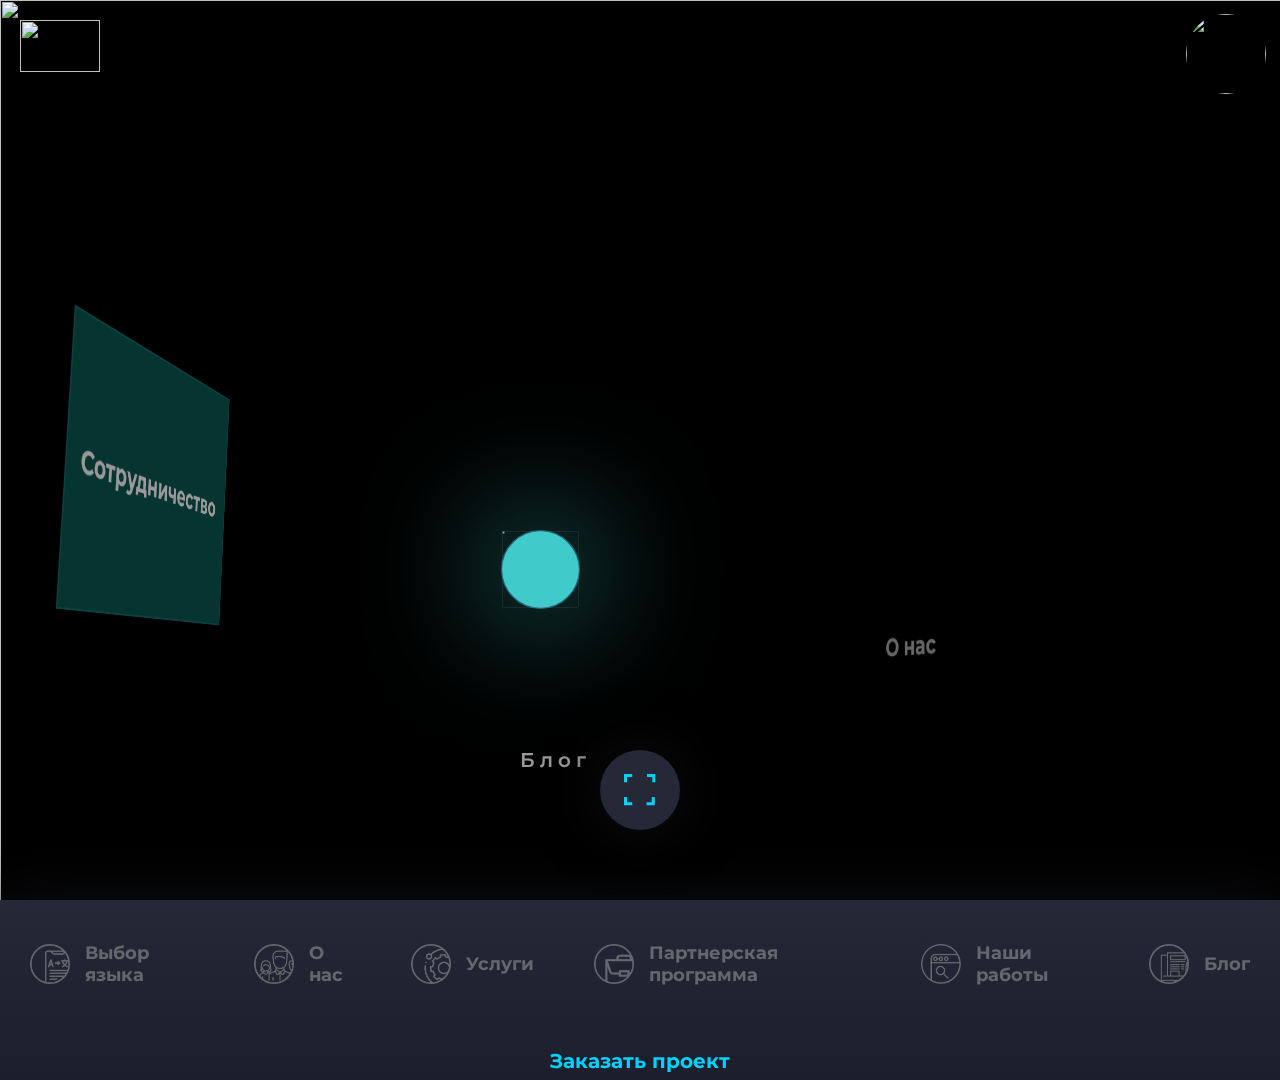
==== index.html @ 1d8599e5 "Create index.html" ====
<!DOCTYPE html>
<html lang="en" dir="ltr">
	<head>
		<meta charset="utf-8">
		<meta name="viewport" content="width=device-width, user-scalable=no, initial-scale=1.0, maximum-scale=1.0, minimum-scale=1.0">
		<meta http-equiv="X-UA-Compatible" content="ie=edge">
		<title>Digital One</title>
		<link rel="stylesheet" href="Css/Preloder.css">
		<link rel="stylesheet" href="Css/Index.css">
		<link rel="stylesheet" href="Css/IndexM.css">
		<link rel="stylesheet" href="Css/Language.css">
		<link href="https://fonts.googleapis.com/css?family=Montserrat:400,500,700,800,900&display=swap" rel="stylesheet">
	</head>
	<body id="body">
		<div id="preload">
			<img src="img/Progress.png" alt="" class="preloadAnimation">
		</div>
		<div id="language">
			<div class="languageMain" id="container">
				<a href="" class="languageBlock" id="langRu">
					<img src="img/Russian.png" class="languageIcon" alt="">
					<h4>Русский</h4>
				</a>
				<a href="blog.html" class="languageBlock" id="langUa">
					<img src="img/Ukrane.png" class="languageIcon" alt="">
					<h4>Український</h4>
				</a>
				<a href="" class="languageBlock" id="langUSA">
					<img src="img/USA.png" class="languageIcon" alt="">
					<h4>English</h4>
				</a>
			</div>
		</div>
		<img src="img/Slider/Logo.png" alt="" class="logo">
		<img src="img/Vovk.png" class="Vovk" alt="">
		<div class="background" id="background">
			<img src="img/Background2.png" class="backgroundimg" alt="">
			<div class="logoimg" id="logoimg">
				<img src="img/Logos.png" style="height:100%; width: 100%;" alt="">
			</div>
			<div class="ourWorksM" id="ourWorks">
				<a href="Slider.html" class="ourWorks">Наши работы</a>
			</div>
			<div class="servicis" onclick="openPs()" id="services">
				<p>УСЛУГИ</p>
			</div>
			<div class="ourCooperationM" id="Cooperation">
				<a href="Partners.html"class="ourCooperation">Сотрудничество</a>
			</div>
			<div class="aboutHover">
		<img src="img/AboutUs.png" alt="" class="AboutUs" onclick="openAbout()">
		<div class="AboutUsMT">
			<div class="AboutUsMText" onclick="openAbout()" id="AboutUs">О нас</div>
		</div>
		</div>
			<a class="blog" href="blog.html" id="blog">
					Блог
			</a>
			<div class="backgroundRain"></div>
		</div>
<div class="MenuNav" id="mover">
	<div class="MenuNavMover" id="Navigation"><img src="Img/IndicatorMenu.png" id="indicatorMenu" alt=""></div>
		<div class="MenuContainer">
			<a href="" id="ChooseLang"><img src="Img/language.png" alt="">Выбор языка</a>
			<a href="#" id="About_Us"><img src="Img/AboutIcon.png" alt="">О нас</a>
			<a href="#" id="servicis"><img src="Img/Services.png" alt="">Услуги</a>
			<a href="Partners.html" id="partners"><img src="Img/Affiliate.png" alt="">Партнерская программа</a>
			<a href="Slider.html" id="our_works"><img src="Img/Works.png" alt="">Наши работы</a>
			<a href="blog.html" id="goToBlog"><img src="Img/Blog.png" alt="">Блог</a>
		</div>
	<div style="height:100px;">
			<a href="Contacts.html" class="linkContact">Заказать проект</a>
	</div>
</div>
<!--Мобильные-->
<div class="MobileNavigation">
	<div class="Back Mover" id="minusMover"><</div>
	<div class="Forvard Mover" id="plusMover">></div>
</div>
<!---->
<div class="servicisPop" id="aboutPop">
	<div class="navP">
		<img src="img/Logo.png" class="LogoP">
		<button type="button" name="button" class="back" onclick="closeAbout()"><nav class="backT"><</nav></button>
		<div class="empty"></div>
	</div>
	<div class="textP">
		<h2>МЫ – КОМАНДА ЭКСПЕРТОВ В </br>DIGITAL – СФЕРЕ</h2>
		<p>ДЕТАЛЬНО ВНИКАЕМ В СУТЬ КЛИЕНТСКОГО ПРОДУКТА, А НЕ ШТАМПУЕМ КОНВЕЕРОМ . ОСТАВЬТЕ КОНКУРЕНТОВ ПОЗАДИ – РАБОТАЯ С НАМИ !</p>
		<a href="Contacts.html" class="conect">Связаться с нами</a>
	</div>
</div>

<div class="servicisPop" id="servicisPop">
	<div class="navP">
		<img src="img/Logo.png" class="LogoP">
		<button type="button" name="button" href="Contacts.html" class="back" onclick="closePs()"><nav class="backT"><</nav></button>
		<div class="empty"></div>
	</div>
	<div class="textAbout" >
		<h2>Услуги</h2>
		<h4>Web-разработка</h4>
		<p>ДЕТАЛЬНО ВНИКАЕМ В СУТЬ КЛИЕНТСКОГО ПРОДУКТА, А НЕ ШТАМПУЕМ КОНВЕЕРОМ . ОСТАВЬТЕ КОНКУРЕНТОВ ПОЗАДИ – РАБОТАЯ С НАМИ ! ДЕТАЛЬНО ВНИКАЕМ В СУТЬ КЛИЕНТСКОГО ПРОДУКТА, А НЕ ШТАМПУЕМ КОНВЕЕРОМ . ОСТАВЬТЕ КОНКУРЕНТОВ ПОЗАДИ – РАБОТАЯ С НАМИ ! ДЕТАЛЬНО ВНИКАЕМ В СУТЬ КЛИЕНТСКОГО ПРОДУКТА, А НЕ ШТАМПУЕМ КОНВЕЕРОМ . ОСТАВЬТЕ КОНКУРЕНТОВ ПОЗАДИ – РАБОТАЯ С НАМИ !</p>
		<h4>Настройка контекстной рекламы</h4>
		<p>ДЕТАЛЬНО ВНИКАЕМ В СУТЬ КЛИЕНТСКОГО ПРОДУКТА, А НЕ ШТАМПУЕМ КОНВЕЕРОМ . ОСТАВЬТЕ КОНКУРЕНТОВ ПОЗАДИ – РАБОТАЯ С НАМИ !</p>
		<h4>Настройка Таргетированной Рекламы</h4>
		<p>ДЕТАЛЬНО ВНИКАЕМ В СУТЬ КЛИЕНТСКОГО ПРОДУКТА, А НЕ ШТАМПУЕМ КОНВЕЕРОМ . ОСТАВЬТЕ КОНКУРЕНТОВ ПОЗАДИ – РАБОТАЯ С НАМИ !</p>
		<a href="Contacts.html" class="conect">Связаться с нами</a>
	</div>
</div>
<script type="text/javascript" src="Js/Main.js"></script>
	</body>
</html>
---- Css/Preloder.css ----
#preload{
  width: 100%;
  height: 100vh;
  background: #17191E;
  display: none;
  align-items: center;
  justify-content: center;
  z-index: 1100;
  position: fixed;
  animation: 3s infinite linear preload;
}

.preloadAnimation{
  animation: 2.5s infinite linear preloadAnimation;
  transition: all 1s ease;
  box-shadow: 0px 0px 0px #0D0F11;
  border-radius: 50%;
}

.preloadAnimation:hover{
  box-shadow: 0px 0px 40px #0D0F11;
}

@keyframes preload {
  95% {opacity: 1;}
  100% {opacity: 0;}
}

@keyframes preloadAnimation {
  0% {transform: rotate(0deg) }
  100% {transform: rotate(360deg)}
}
---- Css/Index.css ----
body{
 overflow-x: hidden;
 overflow-y: hidden;
 margin: 0;
 padding: 0;
 font-family: 'Montserrat', sans-serif;
 font-weight: 700;
 color: #fff;
 font-size: 30px;
 background: #000;
 height: 1080px;
}

::-webkit-scrollbar-track:horizontal {
background-color:#17191E;
}

::-webkit-scrollbar-track:vertical {
background-color:#17191E;
}

::-webkit-scrollbar-thumb:horizontal {
background-color:#00D2FE;
}

::-webkit-scrollbar-thumb:vertical {
background-color:#00D2FE;
}

::-webkit-scrollbar{
width: 0px;
height: 9px;
}

.MenuNav{
  display: flex;
  align-items: center;
  justify-content: space-around;
  flex-direction: column;
  width: 100%;
  height: 250px;
  background: linear-gradient(#242837,#191B26);
  z-index: 1000;
  position: fixed;
  bottom: 0;
  transform: translateY(250px);
  transition: all 0.5s ease;
  box-shadow: 0px 0px 60px #0F1014;
}

.MenuNavMover{
  position: absolute;
  top: 0;
  left: 0;
  right: 0;
  margin: 0 auto;
  transform: translateY(-150px);
  height: 80px;
  background: #242837;
  width: 80px;
  border-radius: 50%;
  display: flex;
  align-items: center;
  justify-content: center;
  cursor: pointer;
  box-shadow: 0px 0px 60px #0F1014;
  animation: 1s infinite linear Indicator;
}

@keyframes Indicator {
  0% {
   filter: contrast(1);
  }
  50%{
   filter: contrast(0.8);
  }
  100%{
   filter: contrast(1);
  }
}

  #indicatorMenu{
    transition: all 0.5s ease;
  }


.MenuContainer{
  display: flex;
  align-items: center;
  justify-content: center;
  width: 100%;

}

.MenuContainer a {
  display: flex;
  align-items: center;
  justify-content: space-between;
  padding: 30px;
  filter: grayscale(1);
  opacity: 0.5;
  transition: all 0.5s ease;
  color: #00D2FE;
  font-size: 18px;
}

.MenuContainer a:hover {
  filter: grayscale(0);
  opacity: 1;
}

.MenuContainer img{
  margin-right: 15px;
  height: 40px;
  width: auto;
}

.linkContact{
  color: #00D2FE;
  background: none;
  padding-bottom: 10px;
  font-size: 20px;
  border: none;
  border-bottom: 2px solid #00D2FE;
  text-decoration: none;
  transition: all 0.5s ease;
  cursor: pointer;
  text-decoration: none;
}

.linkContact:hover{
  padding-bottom: 30px;
}

div, img, p, h2,h3,h4{
  box-sizing: border-box;
  padding: 0;
  margin: 0;
}

a{
  text-decoration: none;
  color: #fff;
}

.logo{
  width: 80px;
  height: 52px;
  position: fixed;
  margin-left: 20px;
  margin-top: 20px;
  top: 0;
  z-index: 1000;
}

.Vovk{
  width: 80px;
  height: 80px;
  position: fixed;
  top: 0;
  right: 0;
  margin: 14px;
  z-index: 900;
  animation: 10s infinite linear Vovk;
  transition: all 1s ease;
  filter: blur(0px);
  border-radius: 50%;
}

.Vovk:hover{
  filter: blur(2px);
}

@keyframes Vovk {
  0% {
     transform: rotate(0deg);
  }
  50%{
    transform: rotate(180deg);
  }
  100%{
     transform: rotate(360deg);
  }
}

.background{
  width: 1920px;
  height: 1080px;
  display: flex;
  align-items: center;
  justify-content: center;
  overflow-x: hidden;
  overflow-y: hidden;
  position: absolute;
  top: 0;
  left: 0;
  transition: all 0.5s ease;
  animation:  8s infinite linear backgrounds;
}

.backgroundRain{
  position: absolute;
  background: url(../img/Rain.gif);
  background-repeat: repeat;
  width: 100%;
  height: 100%;
  opacity: 0.1;
  filter: brightness(250%);
  pointer-events: none;
}

.logoimg{
  position: absolute;
  transform: scale(0.13)
             rotate(0deg);
  left: 236px;
  top: 265px;
  height: 609px;
  width: 609px;
  filter: blur(6px);
  background: #40CBCA;
  border-radius: 50%;
  border: solid 10px #236274;
  box-shadow: 0px 0px 1000px #40CBCA;
  animation:  6s infinite ease logo;
  transition: all 1s ease;
}

.logoimg:hover{
  transform: scale(0.14)
             rotate(2deg);
}

@keyframes logo {
  0% {
     filter: blur(6px)
     brightness(140%);
  }
  50%{
    filter: blur(6px)
    brightness(100%);
  }
  100%{
    filter: blur(6px)
    brightness(140%);
  }
}

.backgroundimg{
  width: 1920px;
  height: 1080px;
}

@keyframes backgrounds {
  0% {
     filter:
     brightness(100%);
  }
  15% {
     filter:blur(0px)
     brightness(130%);
  }
  18% {
     filter: blur(2px)
     brightness(140%);
  }
  26% {
     filter:blur(0px)
     brightness(100%);
  }
  50%{
    filter:
    brightness(100%);
  }
  55%{
    filter:
    brightness(120%);
  }
  65%{
    filter:
    brightness(100%);
  }
  95%{
    filter:
    brightness(110%);
  }
  100%{
    filter:
    brightness(100%);
  }
}

.ourWorksM{
   transform-style: preserve-3d;
   perspective-origin: center;
   perspective: 1000px;
   height: 170px;
   width: 310px;
   position: absolute;
   left: 1470px;
   top: 505px;
   transform: rotate(-5deg);
}

.ourWorks{
  display: flex;
  align-items: center;
  height: 100%;
  width: 100%;
  justify-content: center;
  transform: rotateY(-40deg);
  background: #1D4C5A;
  border: 2px solid #136C6E;
  opacity: 0.6;
  transition: all 1s ease;
  cursor: pointer;
}

.servicis{
  position: absolute;
  width: 30px;
  height: 280px;
  color: #000;
  font-weight: 900;
  left: 899px;
  top: 242px;
  display: flex;
  flex-direction: column;
  align-items: center;
  justify-content: center;
  transform: rotateY(-45deg);
  animation:  1s infinite ease serviecis;
  cursor: pointer;
  transition: all 0.5s ease;
}

.servicis:hover{
    transform: rotateY(-45deg)
    scale(1.02);
}

.servicis p {
  width: 20px; text-align: center; word-wrap: break-word;
  font-size: 30px;
}

.ourWorks:hover{
  transform:
  rotateY(-40deg)
  translateZ(50px);
  opacity: 0.8;
}

@keyframes serviecis {
  0% {
     opacity: 0.5;
  }
  50%{
    opacity: 0.3;}
  100%{
    opacity: 0.5;
  }
}


.ourCooperationM{
   transform-style: preserve-3d;
   perspective-origin: center;
   perspective: 900px;
   height: 260px;
   width: 310px;
   position: absolute;
   left: 0px;
   top: 355px;
   transform: rotateX(5deg);
}
.ourCooperation{
  display: flex;
  align-items: center;
  height: 100%;
  width: 100%;
  justify-content: center;
  transform: rotateY(60deg)
  rotateZ(6deg);
  background: #0A5751;
  border: 2px solid #136C6E;
  opacity: 0.6;
  transition: all 1s ease;
  cursor: pointer;
}


.ourCooperation:hover{
  transform:
  rotateY(60deg)
  rotateZ(6deg)
  translateZ(50px);
  opacity: 0.8;
}


.blog{
  position: absolute;
  left: 520px;
  top: 748px;
  opacity: 0.6;
  font-size: 20px;
  font-weight: 600;
  letter-spacing: 5px;
  cursor: pointer;
  animation:  1s infinite ease blog;
}

@keyframes blog {
  0% {
     opacity: 1;
  }
  50% {
     opacity: 0.4;
}
  100%{
    opacity: 1;
  }
}



.AboutUsMT{
  transform-style: preserve-3d;
  perspective-origin: center;
  perspective: 1000px;
  height: 60px;
  width: 300px;
  position: absolute;
  left: 760px;
  text-align: center;
  top: 630px;
  cursor: pointer;
}

.AboutUsMText{
  font-size: 26px;
  opacity: 0.4;
    transform: rotateX(3deg)
    rotateY(-50deg);
  transition: all 1s ease;
}

.AboutUsMText:hover {
  transform: rotateX(3deg)
  rotateY(-50deg)
  translateZ(20px);
}

.AboutUs{
  position: absolute;
  left: 830px;
  top: 664px;
  cursor: pointer;
  animation:  6s infinite ease AboutUs;
}

@keyframes AboutUs {
  0% {
     opacity: 1;
  }
  50% {
     opacity: 0.4;
}
  100%{
    opacity: 1;
  }
}


.MobileNavigation{
  position: absolute;
  bottom:0;
  width: 100%;
  height: 70px;
  display: none;
}

.Mover{
  background: #262C3F;
  color: #fff;
  width: 50%;
  height: 100%;
  display: flex;
  align-items: center;
  justify-content: center;
  border: 2px solid #00C274;
  opacity: 0.6;
  transition: all 0.6s ease;
}

.Mover:hover{
  opacity: 0.8;
}

.servicisPop{
  height: 100vh;
  width: 100%;
  background: rgba(32,35,44,0.95);
  position: fixed;
  top: 0;
  display: none;
  align-items: center;
  justify-content: flex-start;
  transition: all 1s ease;
  z-index: 1200;
}

.navP{
  height: 100%;
  width: 10%;
  display: flex;
  flex-direction: column;
  justify-content: space-between;
  pointer-events: all;
}


.back{
  background: #1C252F;
  border: none;
  color: #fff;
  width: 50px;
  height: 180px;
  font-size: 22px;
  box-shadow: 0px 0px 60px #175F6E;
  cursor: pointer;
  font-weight: bold;
  transition: all 0.5s ease;
}

.back:hover{
  width: 70px;
}

.backT{
  font-size: 22px;
}

.LogoP{
  width: 80px;
  height: 52px;
  margin-left: 20px;
  margin-top: 20px;
  cursor: pointer;
  visibility: hidden;
}

.empty{
  height:80px
}

.textP{
  width: 30%;
  height: 100%;
  display: flex;
  align-items:flex-start;
  justify-content: center;
  flex-direction: column;
  margin-bottom: 20px;
}

.textAbout{
  width: 60%;
  height: 65%;
  display: flex;
  align-items:flex-start;
  justify-content: flex-start;
  flex-direction: column;
  overflow: auto;
  margin-left: 40px;
  margin-bottom: 40px;
}

.servicisPop p{
  font-size: 16px;
  font-weight: normal;
  margin-top:5px;
  margin-right: 20px;
}

.servicisPop h4{
  margin-top:35px;
  margin-bottom:15px;
  margin-right: 20px;
}

.conect{
  width: 260px;
  padding: 20px;
  display: flex;
  align-items: center;
  justify-content: center;
  background: none;
  font-size: 18px;
  font-weight: bold;
  border: 3px solid #00D2FE;
  color: #00D2FE;
  margin-top: 20px;
  cursor: pointer;
  box-shadow: 0px 0px 20px #175F6E;
  margin-top: 40px;
  transition: all 0.5s ease;
}

.conect:hover{
  background: #00D2FE;
  color: #17191E;
}
---- Css/IndexM.css ----
@media screen and (max-width: 2560px) {
  body {
    overflow-x:auto;
  }

  .background{
    left: 12%;
  }

}

@media screen and (max-width: 1920px) {

  .background{
    left: 0;
  }

}
@media screen and (max-width: 1700px) {
  body {
    overflow-x:auto;
    overflow-y: auto;
  }
}



@media screen and (max-width: 1200px) {

  .textP h2{
    font-size: 32px;
  }

  .textP p{
   font-size: 14px;
  }

  .MenuContainer {
  justify-content: flex-start;
  overflow: auto;
}

}

@media screen and (max-width: 768px) {

  ::-webkit-scrollbar-track:horizontal {
  background-color:#0F1014;
  }

  ::-webkit-scrollbar-thumb:horizontal {
  background-color:#00D2FE;
  }

  ::-webkit-scrollbar{
  width: 0px;
  height: 5px;
  }

  .Vovk{
    height: 80px;
    width: 80px;
    margin: 14px;
  }

.logo{
    width: 100px;
    height: 65px;
    margin-left: 14px;
    margin-top: 18px;
  }

  .servicisPop{
    flex-direction: column;
    position: fixed;
  }

  .navP{
    flex-direction: row;
    height: 10%;
    width: 100%;
  }

  .back{
    width: 45%;
    height: 60px;
    font-size: 16px;
    position: absolute;
    left: 50%;
    transform: translateX(-50%);
  }

  .backT{
    transform: rotate(90deg);
  }

  .empty{
    width: 100px;
    margin: 20px;
  }

  .textP{
    width: 70%;
    margin: 0;
    align-items: center;
  }

  .textAbout{
    width: 80%;
    height: 90%;
    margin-top: 10px;
    margin-left: 0px;
  }

  .servicisPop p{
    text-align: justify;
    font-size: 14px;
    font-weight: normal;
    margin-top:5px;
  }

  .servicisPop h4{
      font-size: 24px;
      margin-top:35px;
      margin-bottom:15px;
  }

  .servicisPop h2{
      font-size: 30px;
      margin-top:35px;
      margin-bottom:15px;
  }

  .conect{
    width: 80%;
    padding-top: 18px;
    padding-bottom: 20px;
    margin-bottom: 60px;
    margin-top: 40px;
  }


@media screen and (max-width: 425px) {
  body {
    overflow-x:auto;
    overflow-y:auto;
  }

  .languageMain{
    width: 300px;
    display: flex;
    align-items: center;
    justify-content:space-between;
    flex-direction: column;
    height: 400px;
  }

  .languageBlock{
   opacity: 1;
  }

  .LogoP{
      width: 58px;
      height: 40px;
      margin-left: 14px;
      margin-top: 14px;
    }

.MobileNavigation{
  display: none;
  position: fixed;
}
}
---- Css/Language.css ----
#language{
  width: 100%;
  height: 100vh;
  background: #17191E;
  display: none;
  align-items: center;
  justify-content: center;
  z-index: 1100;
  position: fixed;
}

.languageMain{
  width: 500px;
  display: flex;
  align-items: center;
  justify-content:space-between;
}

.languageIcon{
  width: 86px;
  height: 61px;
  border-radius: 5px;
  padding: 5px;
  margin-bottom: 10px;
  border: 2px solid #00D2FE;
  transition: all 0.5s ease;
  box-shadow: 0px 0px 0px #0D0F11;
}

.languageBlock{
  text-align: center;
  font-size: 16px;
  opacity: 0.1;
  color: #00D2FE;
  transition: all 0.5s ease;
}

.languageBlock:hover{
  opacity: 1;
}

.languageBlock:hover .languageIcon{
  transform: translateY(-10px);
  box-shadow: 0px 0px 40px #0D0F11;
}

@media screen and (max-width: 425px) {

  .languageMain{
    width: 300px;
    display: flex;
    align-items: center;
    justify-content:space-between;
    flex-direction: column;
    height: 400px;
  }

  .languageBlock{
   opacity: 1;
  }
}
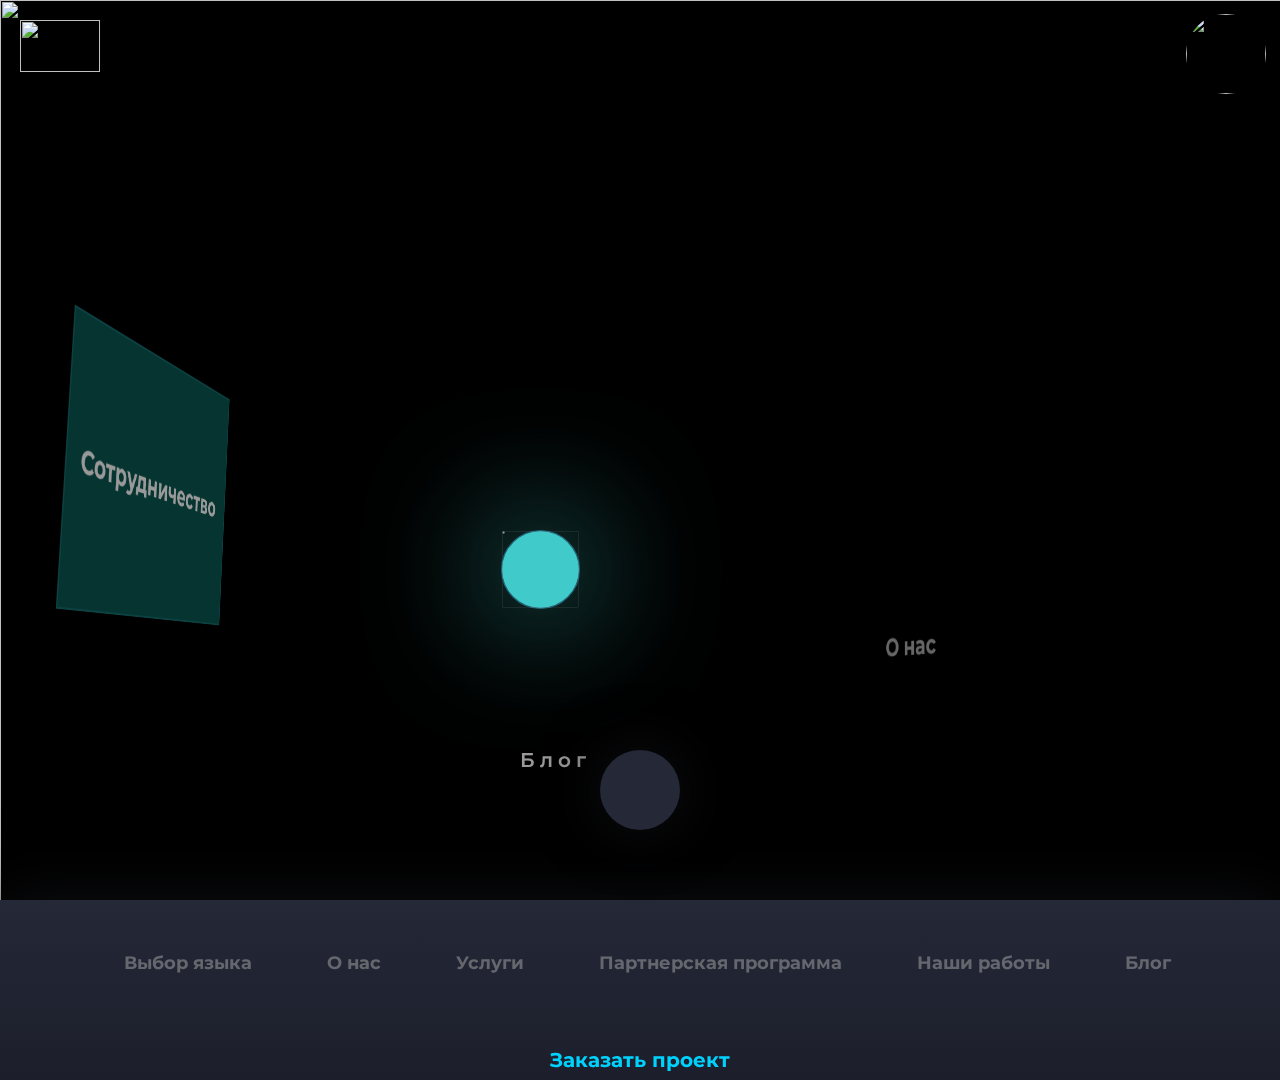
==== commit ca947a46: "rename img folder" ====
--- a/index.html
+++ b/index.html
@@ -13,30 +13,30 @@
 	</head>
 	<body id="body">
 		<div id="preload">
-			<img src="img/Progress.png" alt="" class="preloadAnimation">
+			<img src="images/Progress.png" alt="" class="preloadAnimation">
 		</div>
 		<div id="language">
 			<div class="languageMain" id="container">
 				<a href="" class="languageBlock" id="langRu">
-					<img src="img/Russian.png" class="languageIcon" alt="">
+					<img src="images/Russian.png" class="languageIcon" alt="">
 					<h4>Русский</h4>
 				</a>
 				<a href="blog.html" class="languageBlock" id="langUa">
-					<img src="img/Ukrane.png" class="languageIcon" alt="">
+					<img src="images/Ukrane.png" class="languageIcon" alt="">
 					<h4>Український</h4>
 				</a>
 				<a href="" class="languageBlock" id="langUSA">
-					<img src="img/USA.png" class="languageIcon" alt="">
+					<img src="images/USA.png" class="languageIcon" alt="">
 					<h4>English</h4>
 				</a>
 			</div>
 		</div>
-		<img src="img/Slider/Logo.png" alt="" class="logo">
-		<img src="img/Vovk.png" class="Vovk" alt="">
+		<img src="images/Slider/Logo.png" alt="" class="logo">
+		<img src="images/Vovk.png" class="Vovk" alt="">
 		<div class="background" id="background">
-			<img src="img/Background2.png" class="backgroundimg" alt="">
+			<img src="images/Background2.png" class="backgroundimg" alt="">
 			<div class="logoimg" id="logoimg">
-				<img src="img/Logos.png" style="height:100%; width: 100%;" alt="">
+				<img src="images/Logos.png" style="height:100%; width: 100%;" alt="">
 			</div>
 			<div class="ourWorksM" id="ourWorks">
 				<a href="Slider.html" class="ourWorks">Наши работы</a>
@@ -48,7 +48,7 @@
 				<a href="Partners.html"class="ourCooperation">Сотрудничество</a>
 			</div>
 			<div class="aboutHover">
-		<img src="img/AboutUs.png" alt="" class="AboutUs" onclick="openAbout()">
+		<img src="images/AboutUs.png" alt="" class="AboutUs" onclick="openAbout()">
 		<div class="AboutUsMT">
 			<div class="AboutUsMText" onclick="openAbout()" id="AboutUs">О нас</div>
 		</div>
@@ -59,14 +59,14 @@
 			<div class="backgroundRain"></div>
 		</div>
 <div class="MenuNav" id="mover">
-	<div class="MenuNavMover" id="Navigation"><img src="Img/IndicatorMenu.png" id="indicatorMenu" alt=""></div>
+	<div class="MenuNavMover" id="Navigation"><img src="images/IndicatorMenu.png" id="indicatorMenu" alt=""></div>
 		<div class="MenuContainer">
-			<a href="" id="ChooseLang"><img src="Img/language.png" alt="">Выбор языка</a>
-			<a href="#" id="About_Us"><img src="Img/AboutIcon.png" alt="">О нас</a>
-			<a href="#" id="servicis"><img src="Img/Services.png" alt="">Услуги</a>
-			<a href="Partners.html" id="partners"><img src="Img/Affiliate.png" alt="">Партнерская программа</a>
-			<a href="Slider.html" id="our_works"><img src="Img/Works.png" alt="">Наши работы</a>
-			<a href="blog.html" id="goToBlog"><img src="Img/Blog.png" alt="">Блог</a>
+			<a href="" id="ChooseLang"><img src="images/language.png" alt="">Выбор языка</a>
+			<a href="#" id="About_Us"><img src="images/AboutIcon.png" alt="">О нас</a>
+			<a href="#" id="servicis"><img src="images/Services.png" alt="">Услуги</a>
+			<a href="Partners.html" id="partners"><img src="images/Affiliate.png" alt="">Партнерская программа</a>
+			<a href="Slider.html" id="our_works"><img src="images/Works.png" alt="">Наши работы</a>
+			<a href="blog.html" id="goToBlog"><img src="images/Blog.png" alt="">Блог</a>
 		</div>
 	<div style="height:100px;">
 			<a href="Contacts.html" class="linkContact">Заказать проект</a>
@@ -80,7 +80,7 @@
 <!---->
 <div class="servicisPop" id="aboutPop">
 	<div class="navP">
-		<img src="img/Logo.png" class="LogoP">
+		<img src="images/Logo.png" class="LogoP">
 		<button type="button" name="button" class="back" onclick="closeAbout()"><nav class="backT"><</nav></button>
 		<div class="empty"></div>
 	</div>
@@ -93,7 +93,7 @@
 
 <div class="servicisPop" id="servicisPop">
 	<div class="navP">
-		<img src="img/Logo.png" class="LogoP">
+		<img src="images/Logo.png" class="LogoP">
 		<button type="button" name="button" href="Contacts.html" class="back" onclick="closePs()"><nav class="backT"><</nav></button>
 		<div class="empty"></div>
 	</div>
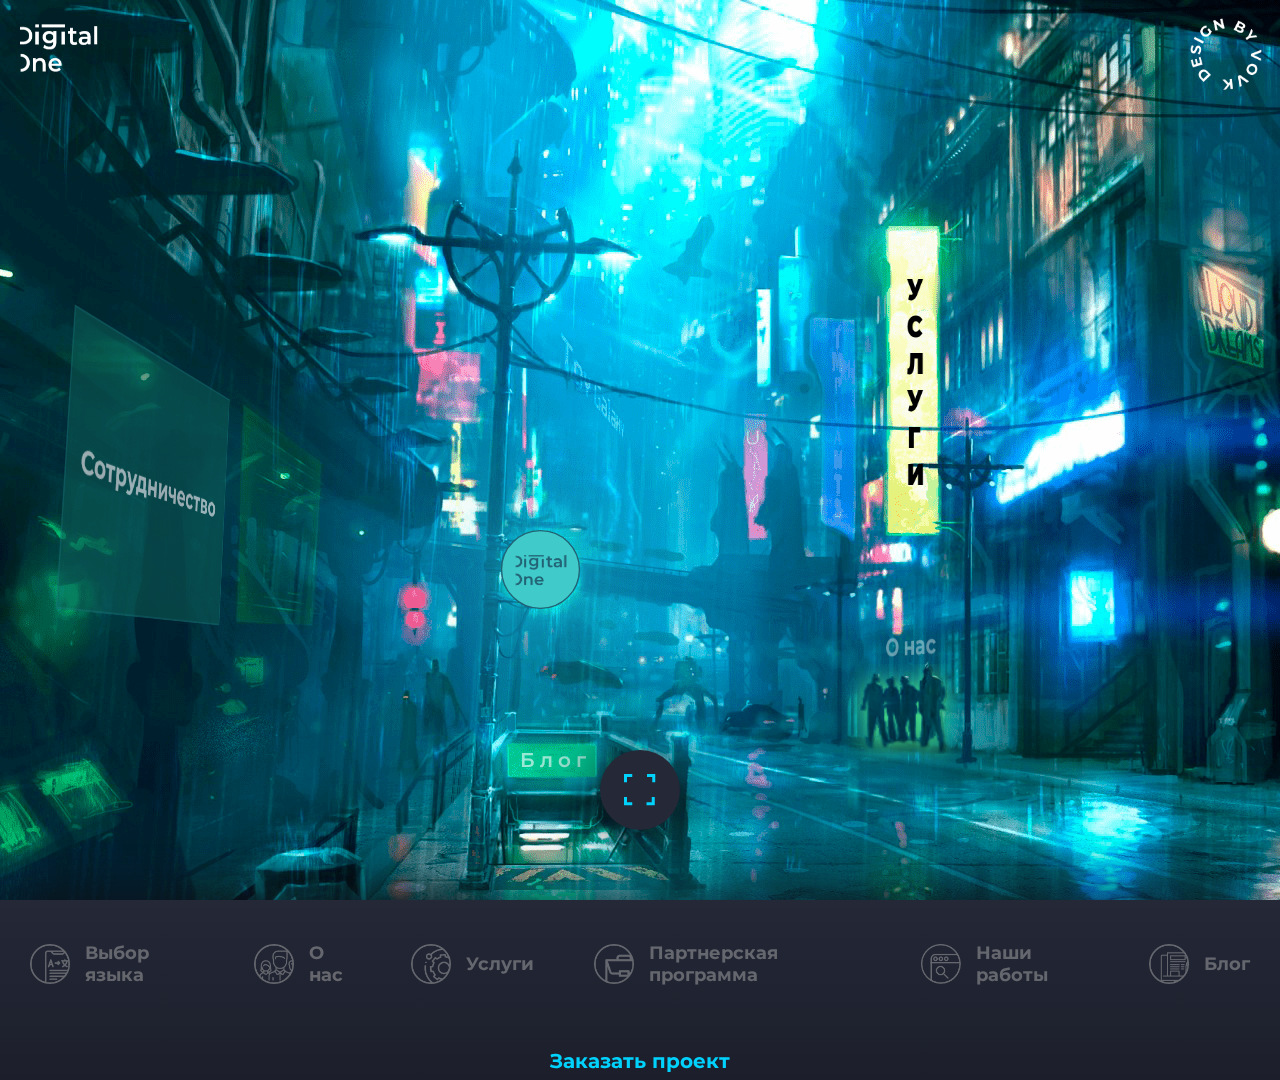
==== commit 15f5cdaa: "og:image" ====
--- a/index.html
+++ b/index.html
@@ -4,6 +4,7 @@
 		<meta charset="utf-8">
 		<meta name="viewport" content="width=device-width, user-scalable=no, initial-scale=1.0, maximum-scale=1.0, minimum-scale=1.0">
 		<meta http-equiv="X-UA-Compatible" content="ie=edge">
+		<meta property='og:image' content='/images/Slider/Project.jpg' />
 		<title>Digital One</title>
 		<link rel="stylesheet" href="Css/Preloder.css">
 		<link rel="stylesheet" href="Css/Index.css">
